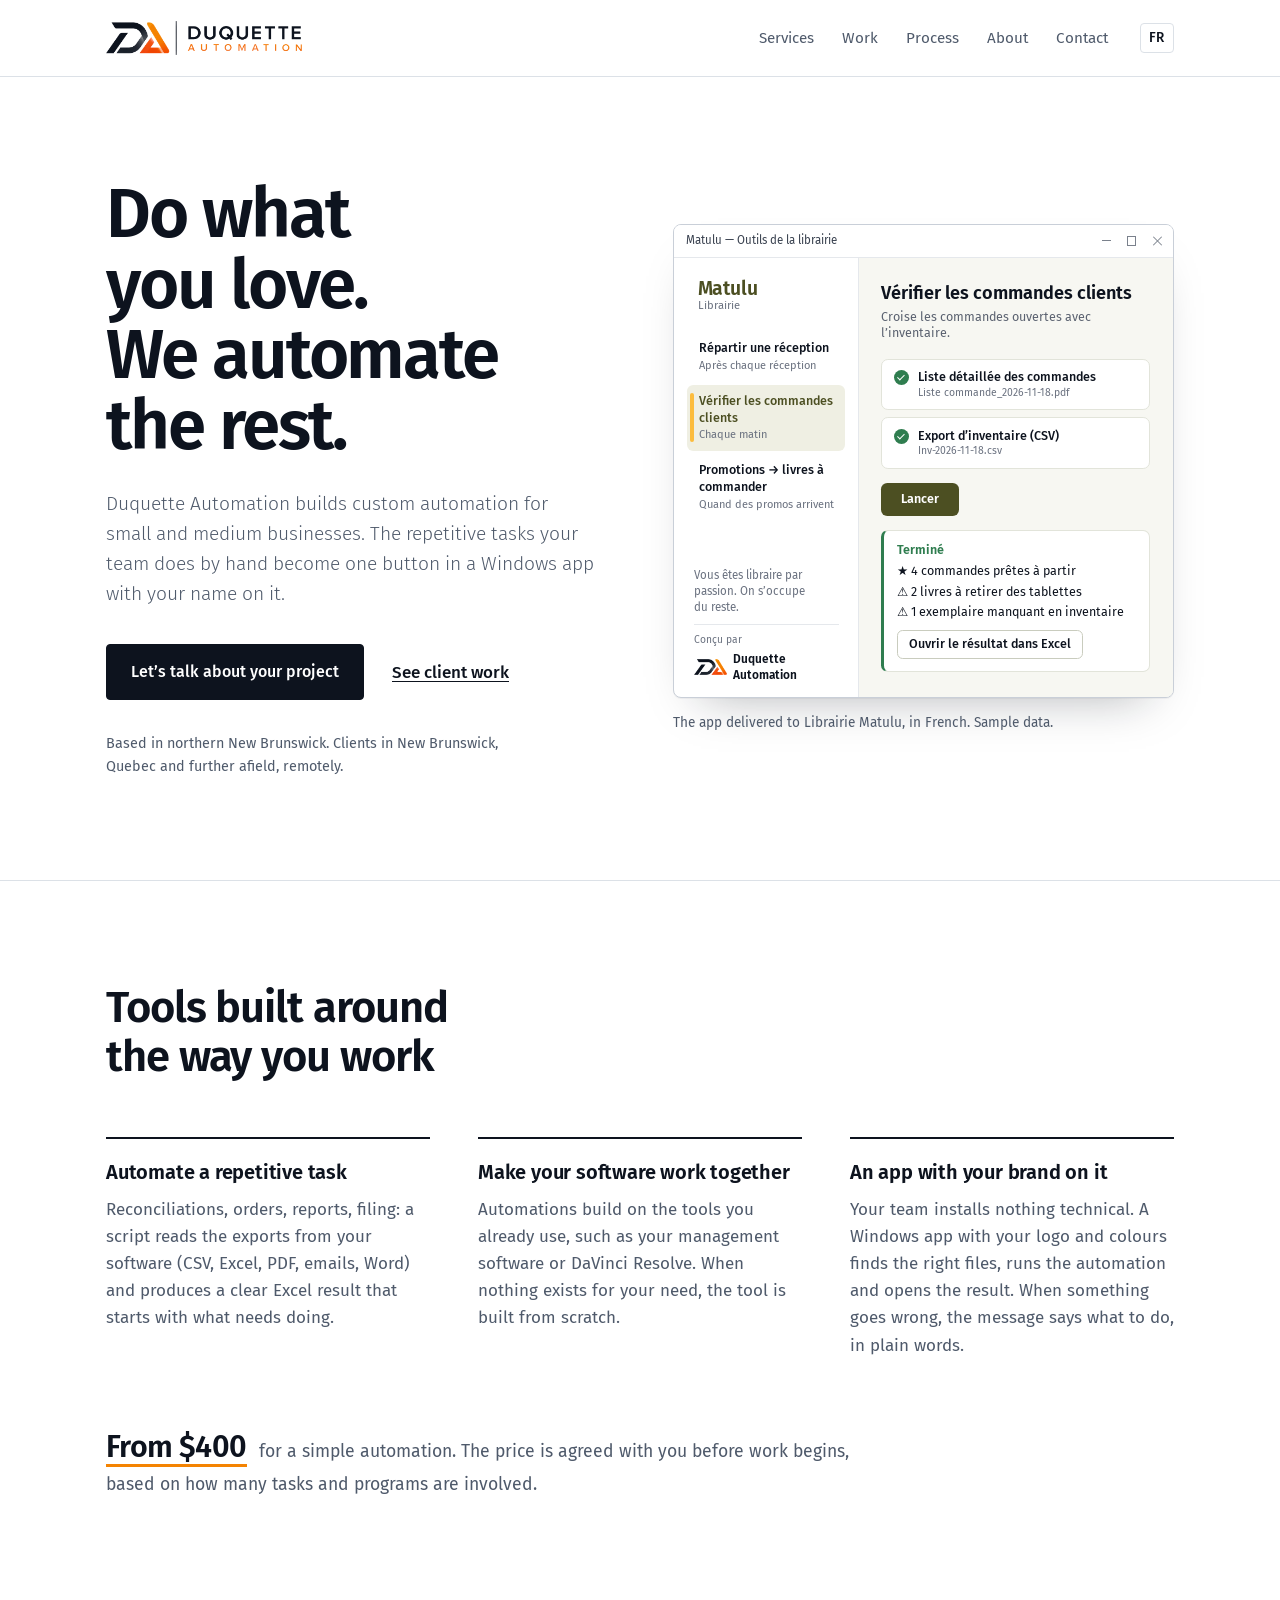
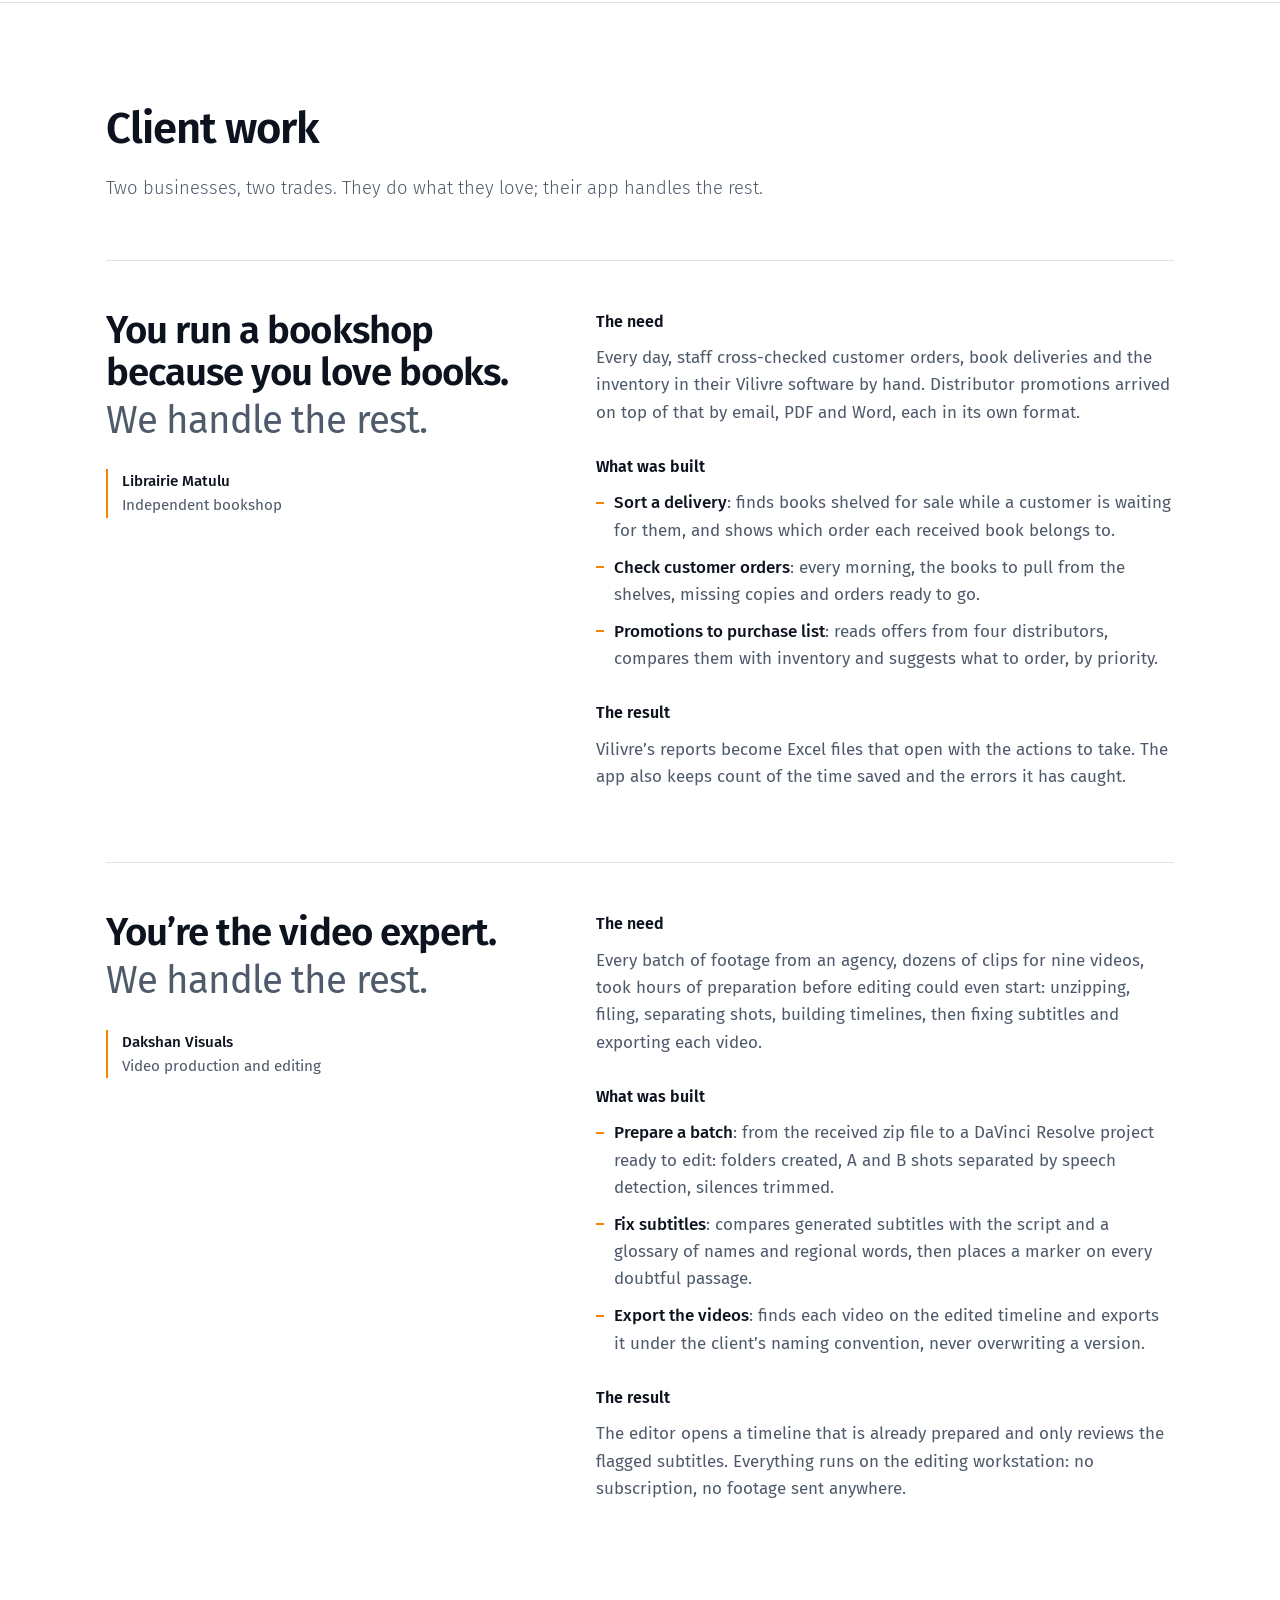
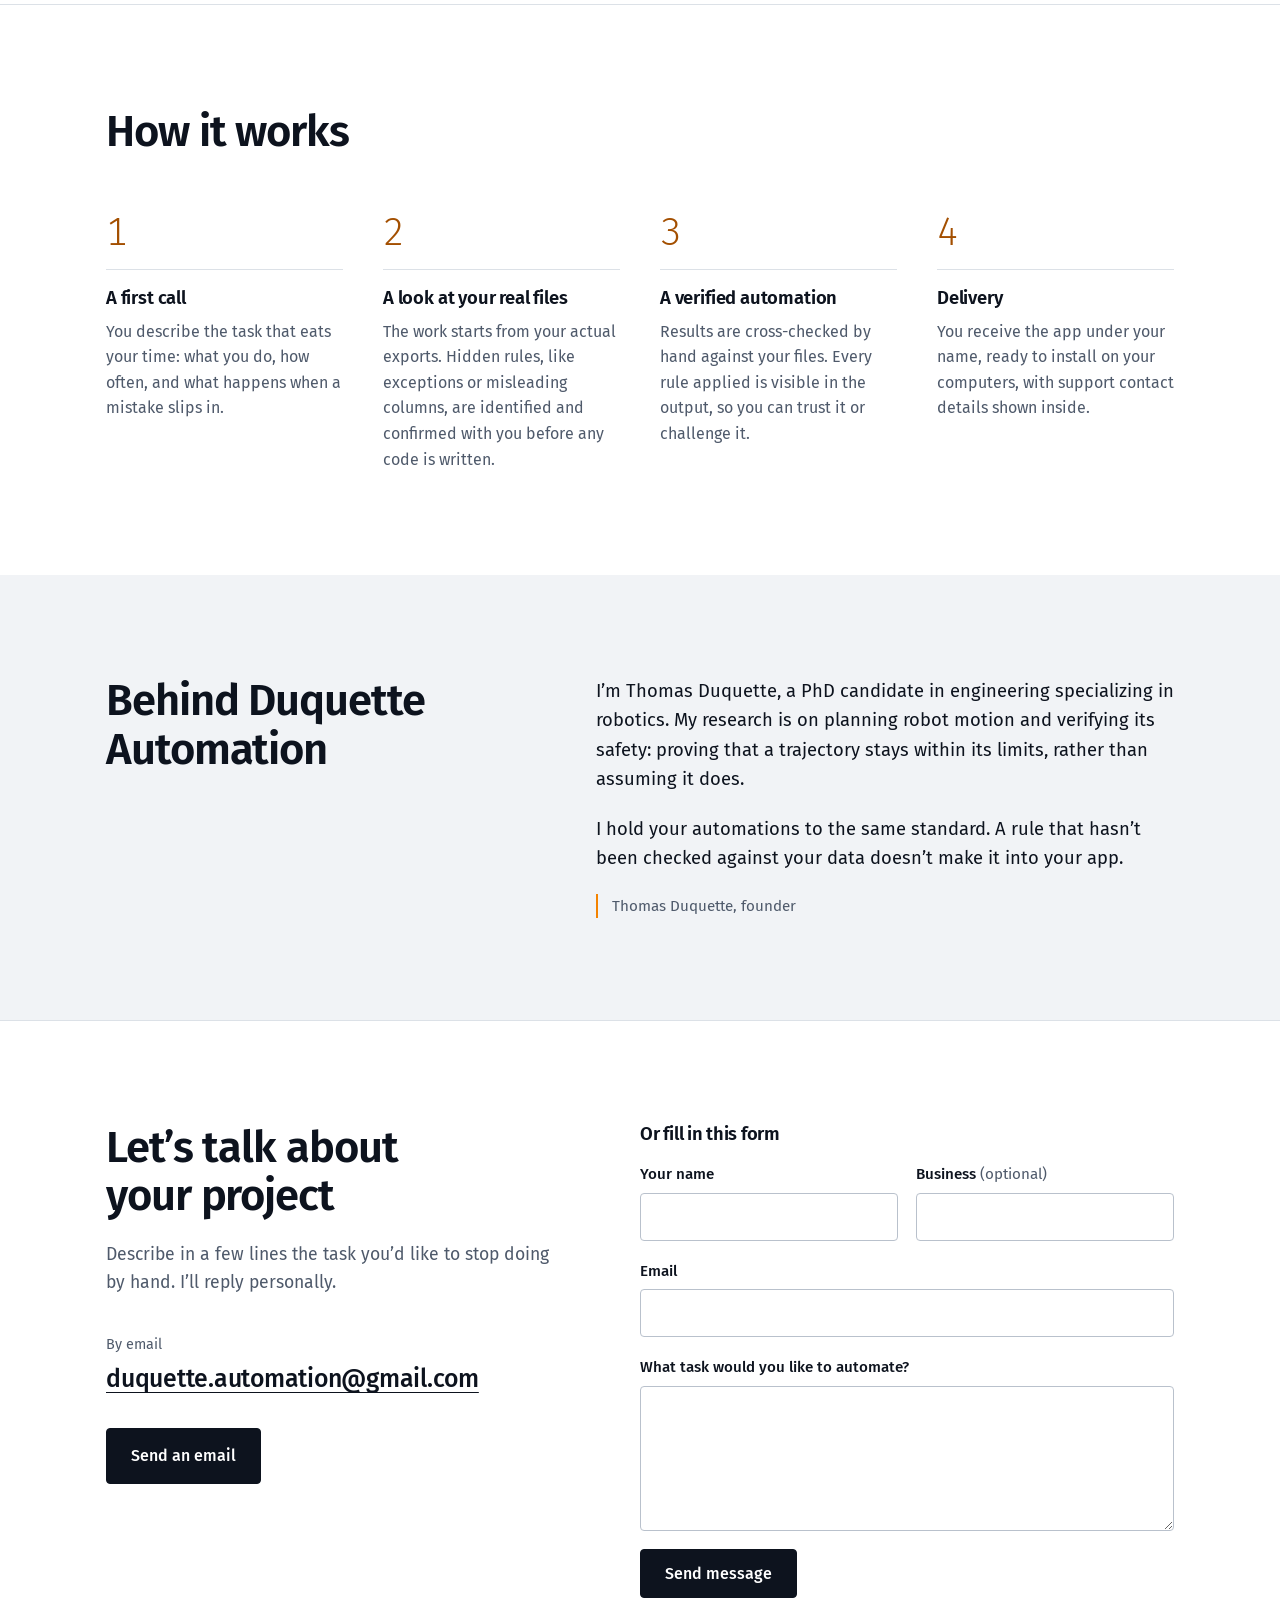
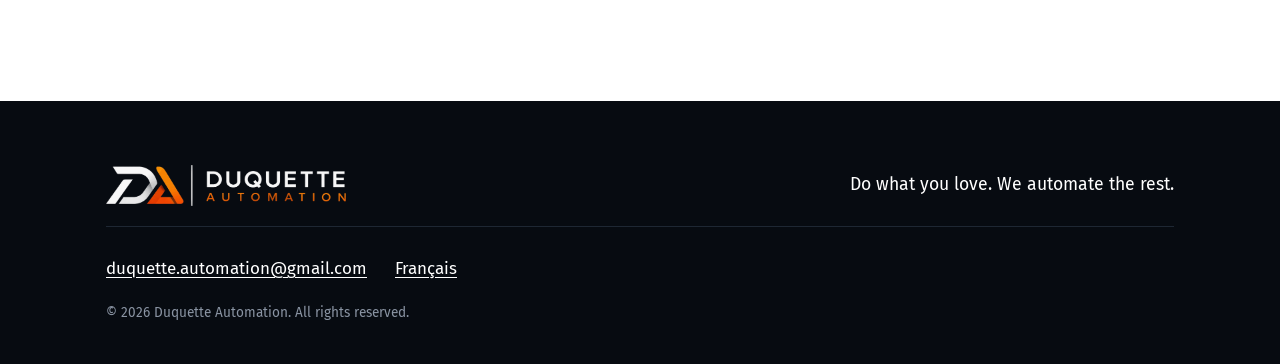
==== en/index.html @ 722d42ad "Initial commit" ====
<!DOCTYPE html>
<html lang="en-CA">
<head>
<meta charset="utf-8">
<meta name="viewport" content="width=device-width, initial-scale=1">
<title>Duquette Automation — Custom automation for small businesses</title>
<meta name="description" content="Custom automation for small and medium businesses: the repetitive tasks your team does by hand become one button in a Windows app with your name on it. Northern New Brunswick and Quebec.">

<link rel="canonical" href="https://duquette-automation.github.io/Duquette-Automation-Website/en/">
<link rel="alternate" hreflang="fr-CA" href="https://duquette-automation.github.io/Duquette-Automation-Website/">
<link rel="alternate" hreflang="en-CA" href="https://duquette-automation.github.io/Duquette-Automation-Website/en/">
<link rel="alternate" hreflang="x-default" href="https://duquette-automation.github.io/Duquette-Automation-Website/">
<meta property="og:type" content="website">
<meta property="og:site_name" content="Duquette Automation">
<meta property="og:title" content="Duquette Automation — Custom automation for small businesses">
<meta property="og:description" content="Custom automation for small and medium businesses: the repetitive tasks your team does by hand become one button in a Windows app with your name on it. Northern New Brunswick and Quebec.">
<meta property="og:url" content="https://duquette-automation.github.io/Duquette-Automation-Website/en/">
<meta property="og:image" content="https://duquette-automation.github.io/Duquette-Automation-Website/assets/img/icon-512.png">
<meta property="og:locale" content="en_CA">
<meta name="theme-color" content="#FFFFFF">
<link rel="icon" href="../favicon.ico" sizes="any">
<link rel="apple-touch-icon" href="../assets/img/apple-touch-icon.png">
<link rel="preload" href="../assets/fonts/fira-sans-semibold.woff" as="font" type="font/woff" crossorigin>
<link rel="preload" href="../assets/fonts/fira-sans-regular.woff" as="font" type="font/woff" crossorigin>
<link rel="stylesheet" href="../assets/css/site.css">
<script type="application/ld+json">{"@context": "https://schema.org", "@type": "ProfessionalService", "name": "Duquette Automation", "url": "https://duquette-automation.github.io/Duquette-Automation-Website/", "email": "duquette.automation@gmail.com", "slogan": "Do what you love. We automate the rest.", "description": "Custom automation for small and medium businesses: the repetitive tasks your team does by hand become one button in a Windows app with your name on it. Northern New Brunswick and Quebec.", "areaServed": ["Nouveau-Brunswick", "Québec", "Canada"], "logo": "https://duquette-automation.github.io/Duquette-Automation-Website/assets/img/icon-512.png", "founder": {"@type": "Person", "name": "Thomas Duquette"}}</script>
</head>
<body>
<a class="evitement" href="#contenu">Skip to content</a>
<header class="entete">
  <div class="cadre entete-cadre">
    <a class="marque" href="./"><img src="../assets/img/logo.png" width="720" height="123" alt="Duquette Automation"></a>
    <nav class="nav" aria-label="Navigation principale">
      <ul><li><a href="#services">Services</a></li><li><a href="#realisations">Work</a></li><li><a href="#demarche">Process</a></li><li><a href="#a-propos">About</a></li><li><a href="#contact">Contact</a></li></ul>
    </nav>
    <a class="langue" href=".././" hreflang="fr" lang="fr" title="Français">FR</a>
    <details class="menu-mobile">
      <summary>Menu</summary>
      <ul><li><a href="#services">Services</a></li><li><a href="#realisations">Work</a></li><li><a href="#demarche">Process</a></li><li><a href="#a-propos">About</a></li><li><a href="#contact">Contact</a></li></ul>
    </details>
  </div>
</header>
<main id="contenu">
<section class="hero">
  <div class="cadre hero-grille">
    <div class="hero-texte">
      <h1><span>Do what you love.</span><span>We automate the rest.</span></h1>
      <p class="hero-intro">Duquette Automation builds custom automation for small and medium businesses. The repetitive tasks your team does by hand become one button in a Windows app with your name on it.</p>
      <div class="actions">
        <a class="bouton" href="#contact">Let’s talk about your project</a>
        <a class="lien-texte" href="#realisations">See client work</a>
      </div>
      <p class="region">Based in northern New Brunswick. Clients in New Brunswick, Quebec and further afield, remotely.</p>
    </div>
    <figure class="apercu">
  <div class="fenetre" aria-hidden="true">
    <div class="fenetre-barre"><span>Matulu — Outils de la librairie</span><span class="fenetre-boutons"><i></i><i></i><i></i></span></div>
    <div class="fenetre-corps">
      <div class="app-cote">
        <div class="app-marque">Matulu<small>Librairie</small></div>
        <div class="app-outil">Répartir une réception<small>Après chaque réception</small></div>
        <div class="app-outil actif">Vérifier les commandes clients<small>Chaque matin</small></div>
        <div class="app-outil">Promotions → livres à commander<small>Quand des promos arrivent</small></div>
        <div class="app-signature">
          <p>Vous êtes libraire par passion. On s’occupe du reste.</p>
          <span class="app-concu">Conçu par</span>
          <span class="app-concepteur"><img src="../assets/img/monogramme.png" alt="" width="120" height="58">Duquette Automation</span>
        </div>
      </div>
      <div class="app-page">
        <div class="app-titre">Vérifier les commandes clients</div>
        <div class="app-texte">Croise les commandes ouvertes avec l’inventaire.</div>
        <div class="app-fichier"><b></b><span>Liste détaillée des commandes<small>Liste commande_2026-11-18.pdf</small></span></div>
        <div class="app-fichier"><b></b><span>Export d’inventaire (CSV)<small>Inv-2026-11-18.csv</small></span></div>
        <div class="app-lancer">Lancer</div>
        <div class="app-resultat">
          <div class="app-resultat-titre">Terminé</div>
          <div>★ 4 commandes prêtes à partir</div>
          <div>⚠ 2 livres à retirer des tablettes</div>
          <div>⚠ 1 exemplaire manquant en inventaire</div>
          <div class="app-excel">Ouvrir le résultat dans Excel</div>
        </div>
      </div>
    </div>
  </div>
  <figcaption>The app delivered to Librairie Matulu, in French. Sample data.</figcaption>
</figure>
  </div>
</section>
<section class="section" id="services" aria-labelledby="t-services">
  <div class="cadre">
    <h2 id="t-services">Tools built around the way you work</h2>
    <ul class="services"><li><h3>Automate a repetitive task</h3><p>Reconciliations, orders, reports, filing: a script reads the exports from your software (CSV, Excel, PDF, emails, Word) and produces a clear Excel result that starts with what needs doing.</p></li><li><h3>Make your software work together</h3><p>Automations build on the tools you already use, such as your management software or DaVinci Resolve. When nothing exists for your need, the tool is built from scratch.</p></li><li><h3>An app with your brand on it</h3><p>Your team installs nothing technical. A Windows app with your logo and colours finds the right files, runs the automation and opens the result. When something goes wrong, the message says what to do, in plain words.</p></li></ul>
    <p class="prix"><strong>From $400</strong> for a simple automation. The price is agreed with you before work begins, based on how many tasks and programs are involved.</p>
  </div>
</section>
<section class="section" id="realisations" aria-labelledby="t-realisations">
  <div class="cadre">
    <h2 id="t-realisations">Client work</h2>
    <p class="intro">Two businesses, two trades. They do what they love; their app handles the rest.</p>
    <article class="cas" id="cas-matulu">
      <div class="cas-tete">
        <h3><span>You run a bookshop because you love books.</span><span>We handle the rest.</span></h3>
        <p class="cas-client"><strong>Librairie Matulu</strong><br>Independent bookshop</p>
      </div>
      <dl class="cas-detail">
        <dt>The need</dt><dd>Every day, staff cross-checked customer orders, book deliveries and the inventory in their Vilivre software by hand. Distributor promotions arrived on top of that by email, PDF and Word, each in its own format.</dd>
        <dt>What was built</dt><dd><ul><li><strong>Sort a delivery</strong>: finds books shelved for sale while a customer is waiting for them, and shows which order each received book belongs to.</li><li><strong>Check customer orders</strong>: every morning, the books to pull from the shelves, missing copies and orders ready to go.</li><li><strong>Promotions to purchase list</strong>: reads offers from four distributors, compares them with inventory and suggests what to order, by priority.</li></ul></dd>
        <dt>The result</dt><dd>Vilivre’s reports become Excel files that open with the actions to take. The app also keeps count of the time saved and the errors it has caught.</dd>
      </dl>
    </article><article class="cas" id="cas-dakshan">
      <div class="cas-tete">
        <h3><span>You’re the video expert.</span><span>We handle the rest.</span></h3>
        <p class="cas-client"><strong>Dakshan Visuals</strong><br>Video production and editing</p>
      </div>
      <dl class="cas-detail">
        <dt>The need</dt><dd>Every batch of footage from an agency, dozens of clips for nine videos, took hours of preparation before editing could even start: unzipping, filing, separating shots, building timelines, then fixing subtitles and exporting each video.</dd>
        <dt>What was built</dt><dd><ul><li><strong>Prepare a batch</strong>: from the received zip file to a DaVinci Resolve project ready to edit: folders created, A and B shots separated by speech detection, silences trimmed.</li><li><strong>Fix subtitles</strong>: compares generated subtitles with the script and a glossary of names and regional words, then places a marker on every doubtful passage.</li><li><strong>Export the videos</strong>: finds each video on the edited timeline and exports it under the client’s naming convention, never overwriting a version.</li></ul></dd>
        <dt>The result</dt><dd>The editor opens a timeline that is already prepared and only reviews the flagged subtitles. Everything runs on the editing workstation: no subscription, no footage sent anywhere.</dd>
      </dl>
    </article>
  </div>
</section>
<section class="section" id="demarche" aria-labelledby="t-demarche">
  <div class="cadre">
    <h2 id="t-demarche">How it works</h2>
    <ol class="etapes"><li><h3>A first call</h3><p>You describe the task that eats your time: what you do, how often, and what happens when a mistake slips in.</p></li><li><h3>A look at your real files</h3><p>The work starts from your actual exports. Hidden rules, like exceptions or misleading columns, are identified and confirmed with you before any code is written.</p></li><li><h3>A verified automation</h3><p>Results are cross-checked by hand against your files. Every rule applied is visible in the output, so you can trust it or challenge it.</p></li><li><h3>Delivery</h3><p>You receive the app under your name, ready to install on your computers, with support contact details shown inside.</p></li></ol>
  </div>
</section>
<section class="section apropos" id="a-propos" aria-labelledby="t-apropos">
  <div class="cadre apropos-grille">
    <h2 id="t-apropos">Behind Duquette Automation</h2>
    <div class="apropos-texte"><p>I’m Thomas Duquette, a PhD candidate in engineering specializing in robotics. My research is on planning robot motion and verifying its safety: proving that a trajectory stays within its limits, rather than assuming it does.</p><p>I hold your automations to the same standard. A rule that hasn’t been checked against your data doesn’t make it into your app.</p><p class="signature">Thomas Duquette, founder</p></div>
  </div>
</section>

<section class="section contact" id="contact" aria-labelledby="t-contact">
  <div class="cadre contact-grille">
    <div class="contact-texte">
      <h2 id="t-contact">Let’s talk about your project</h2>
      <p>Describe in a few lines the task you’d like to stop doing by hand. I’ll reply personally.</p>
      <p class="contact-courriel"><span>By email</span><a href="mailto:duquette.automation@gmail.com?subject=Automation%20project">duquette.automation@gmail.com</a></p>
      <a class="bouton" href="mailto:duquette.automation@gmail.com?subject=Automation%20project">Send an email</a>
    </div>
    <div class="contact-options"><form class="formulaire" action="https://formsubmit.co/duquette.automation@gmail.com" data-ajax="https://formsubmit.co/ajax/duquette.automation@gmail.com" method="POST"
          data-envoi="Sending…" data-succes="Message sent. You’ll get a reply by email." data-erreur="The message couldn’t be sent. Please write directly to duquette.automation@gmail.com.">
      <h3>Or fill in this form</h3>
      <div class="champs-duo">
        <label><span>Your name</span><input name="nom" autocomplete="name" required></label>
        <label><span>Business <span class="facultatif">(optional)</span></span><input name="entreprise" autocomplete="organization"></label>
      </div>
      <label><span>Email</span><input type="email" name="email" autocomplete="email" required></label>
      <label><span>What task would you like to automate?</span><textarea name="message" rows="5" required></textarea></label>
      <input type="text" name="_gotcha" tabindex="-1" autocomplete="off" class="piege" aria-hidden="true">
      <input type="text" name="_honey" tabindex="-1" autocomplete="off" class="piege" aria-hidden="true">
      <input type="hidden" name="_template" value="table">
      <input type="hidden" name="_subject" value="Automation project">
      <button class="bouton" type="submit">Send message</button>
      <p class="formulaire-etat" role="status" aria-live="polite"></p>
    </form></div>
  </div>
</section>
</main>
<footer class="pied">
  <div class="cadre pied-grille">
    <img src="../assets/img/logo-blanc.png" width="720" height="123" alt="Duquette Automation">
    <p class="pied-slogan">Do what you love. We automate the rest.</p>
    <p class="pied-liens"><a href="mailto:duquette.automation@gmail.com">duquette.automation@gmail.com</a>
      <a href=".././" hreflang="fr" lang="fr">Français</a></p>
    <p class="pied-droits">© 2026 Duquette Automation. All rights reserved.</p>
  </div>
</footer>
<script src="../assets/js/site.js" defer></script>
</body>
</html>
---- assets/css/site.css ----
/* Duquette Automation — feuille de style du site
   Couleurs tirées du logo. Une seule famille : Fira Sans (SIL OFL, voir assets/fonts/OFL.txt). */

@font-face { font-family: "Fira Sans"; font-weight: 300; font-style: normal; font-display: swap;
  src: url("../fonts/fira-sans-light.woff") format("woff"); }
@font-face { font-family: "Fira Sans"; font-weight: 400; font-style: normal; font-display: swap;
  src: url("../fonts/fira-sans-regular.woff") format("woff"); }
@font-face { font-family: "Fira Sans"; font-weight: 500; font-style: normal; font-display: swap;
  src: url("../fonts/fira-sans-medium.woff") format("woff"); }
@font-face { font-family: "Fira Sans"; font-weight: 600; font-style: normal; font-display: swap;
  src: url("../fonts/fira-sans-semibold.woff") format("woff"); }

:root {
  --encre: #0D131E;        /* lettrage du logo */
  --ardoise: #4F5A6B;      /* texte secondaire */
  --trait: #DCE1E7;
  --brume: #F1F3F6;        /* fonds de section */
  --orange: #F48301;       /* orange du logo : marques et filets seulement */
  --braise: #F04401;
  --orange-texte: #A34F00; /* orange lisible sur blanc (contraste 5,6:1) */
  --nuit: #070B11;         /* fond du logo original */
  --largeur: 1180px;
  --gouttiere: clamp(20px, 5vw, 56px);
  --rythme: clamp(64px, 8vw, 104px);
}

*, *::before, *::after { box-sizing: border-box; }
html { -webkit-text-size-adjust: 100%; scroll-behavior: smooth; scroll-padding-top: 24px; }
@media (prefers-reduced-motion: reduce) { html { scroll-behavior: auto; } }
body { margin: 0; font-family: "Fira Sans", "Segoe UI", system-ui, sans-serif; font-weight: 400; font-size: 1.0625rem;
       line-height: 1.6; color: var(--encre); background: #fff; font-feature-settings: "kern", "lnum";
       -webkit-font-smoothing: antialiased; text-rendering: optimizeLegibility; }
img { max-width: 100%; height: auto; display: block; }
h1, h2, h3 { margin: 0; font-weight: 600; line-height: 1.12; letter-spacing: -0.015em; text-wrap: balance; }
p { margin: 0; text-wrap: pretty; }
a { color: inherit; text-decoration-thickness: 1px; text-underline-offset: 0.2em; }
a:hover { text-decoration-color: var(--orange); }
:focus-visible { outline: 2px solid var(--orange); outline-offset: 3px; border-radius: 2px; }
ul, ol { margin: 0; padding: 0; list-style: none; }

.cadre { max-width: var(--largeur); margin: 0 auto; padding: 0 var(--gouttiere); }
.evitement { position: absolute; left: -9999px; top: 8px; background: var(--encre); color: #fff; padding: 8px 14px; z-index: 10; }
.evitement:focus { left: 8px; }

/* ---------- En-tête ---------- */
.entete { border-bottom: 1px solid var(--trait); }
.entete-cadre { display: flex; align-items: center; gap: 32px; min-height: 76px; }
.marque img { width: 196px; }
.nav { margin-left: auto; }
.nav ul { display: flex; gap: 28px; }
.nav a, .menu-mobile a { text-decoration: none; font-size: 0.95rem; color: var(--ardoise); }
.nav a:hover, .menu-mobile a:hover { color: var(--encre); }
.langue { font-size: 0.85rem; font-weight: 500; text-decoration: none; letter-spacing: 0.04em; color: var(--encre);
          border: 1px solid var(--trait); border-radius: 4px; padding: 3px 8px; }
.langue:hover { border-color: var(--encre); }
.menu-mobile { display: none; position: relative; }
.menu-mobile summary { cursor: pointer; list-style: none; font-size: 0.95rem; padding: 6px 0; }
.menu-mobile summary::-webkit-details-marker { display: none; }
.menu-mobile ul { position: absolute; right: 0; top: calc(100% + 10px); background: #fff; border: 1px solid var(--trait);
                  padding: 8px 0; min-width: 180px; z-index: 5; }
.menu-mobile li a { display: block; padding: 10px 18px; }
@media (max-width: 860px) {
  .nav { display: none; }
  .langue { margin-left: auto; }
  .menu-mobile { display: block; }
  .marque img { width: 160px; }
}

/* ---------- Héros ---------- */
.hero { padding: clamp(56px, 8vw, 104px) 0 var(--rythme); }
.hero-grille { display: grid; grid-template-columns: minmax(0, 1fr) minmax(0, 1.02fr); gap: clamp(40px, 6vw, 88px); align-items: center; }
.hero h1 { font-size: clamp(2.6rem, 5.4vw, 4.6rem); line-height: 1.02; letter-spacing: -0.03em; }
.hero h1 span { display: block; }
.hero-intro { margin-top: 28px; font-size: clamp(1.1rem, 1.5vw, 1.25rem); font-weight: 300; line-height: 1.55; color: var(--ardoise); max-width: 34em; }
.actions { display: flex; flex-wrap: wrap; align-items: center; gap: 14px 28px; margin-top: 36px; }
.region { margin-top: 32px; font-size: 0.9rem; color: var(--ardoise); max-width: 30em; }

.bouton { display: inline-block; background: var(--encre); color: #fff; text-decoration: none; font-weight: 500; font-size: 1rem;
          padding: 14px 24px; border-radius: 4px; border: 1px solid var(--encre); cursor: pointer; font-family: inherit; }
.bouton:hover { background: #1F2836; }
.bouton-clair { background: #fff; color: var(--encre); }
.bouton-clair:hover { background: var(--brume); }
.lien-texte { font-weight: 500; text-decoration: underline; }

/* Aperçu de l'application (reproduction de l'interface livrée ; couleurs de Matulu) */
.apercu { margin: 0; }
.apercu figcaption { margin-top: 14px; font-size: 0.85rem; color: var(--ardoise); }
.fenetre { --m-prim: #6C7034; --m-nuit: #4C4F22; --m-accent: #FCBC3D; --m-fond: #F7F7F2;
           font-size: clamp(9px, 1.05vw, 12.5px); line-height: 1.35; border: 1px solid #C9CFD8; border-radius: 8px; overflow: hidden;
           background: #fff; box-shadow: 0 1px 0 rgba(13, 19, 30, .04), 0 24px 48px -28px rgba(13, 19, 30, .35); user-select: none; }
.fenetre-barre { display: flex; justify-content: space-between; align-items: center; padding: 0.7em 1em; font-size: 0.92em;
                 color: #3A4250; background: #fff; border-bottom: 1px solid #E5E8EC; }
.fenetre-boutons { display: flex; gap: 1.4em; }
.fenetre-boutons i { width: 0.8em; height: 0.8em; border: 1px solid #7A818C; display: block; }
.fenetre-boutons i:first-child { height: 0; border-width: 1px 0 0; align-self: center; }
.fenetre-boutons i:last-child { border: 0; position: relative; }
.fenetre-boutons i:last-child::before, .fenetre-boutons i:last-child::after { content: ""; position: absolute; left: 50%; top: -15%;
  height: 130%; border-left: 1px solid #7A818C; transform: rotate(45deg); }
.fenetre-boutons i:last-child::after { transform: rotate(-45deg); }
.fenetre-corps { display: grid; grid-template-columns: 37% 1fr; min-height: 32em; }
.app-cote { border-right: 1px solid #E5E8EC; padding: 1.6em 1em 1.1em; display: flex; flex-direction: column; gap: 0.25em; }
.app-marque { font-size: 1.55em; font-weight: 600; color: var(--m-nuit); line-height: 1.1; padding: 0 0.55em 0.9em; letter-spacing: -0.01em; }
.app-marque small, .app-outil small { display: block; font-size: 0.58em; font-weight: 400; color: #6B7280; letter-spacing: 0; }
.app-outil { position: relative; padding: 0.65em 0.8em 0.65em 1em; border-radius: 0.5em; font-weight: 500; }
.app-outil small { font-size: 0.88em; margin-top: 0.15em; }
.app-outil.actif { background: #EFEFE3; color: var(--m-nuit); }
.app-outil.actif::before { content: ""; position: absolute; left: 0.25em; top: 0.7em; bottom: 0.7em; width: 0.28em; border-radius: 2px; background: var(--m-accent); }
.app-signature { margin-top: auto; padding: 0 0.55em; color: #6B7280; }
.app-signature p { font-size: 0.92em; line-height: 1.4; padding-bottom: 0.8em; }
.app-concu { display: block; font-size: 0.82em; border-top: 1px solid #E5E8EC; padding-top: 0.8em; }
.app-concepteur { display: flex; align-items: center; gap: 0.5em; font-weight: 600; color: var(--encre); margin-top: 0.3em; font-size: 0.95em; }
.app-concepteur img { height: 1.35em; width: auto; }
.app-page { background: var(--m-fond); padding: 2em 1.8em; }
.app-titre { font-size: 1.45em; font-weight: 600; line-height: 1.15; }
.app-texte { color: #5B6270; margin: 0.4em 0 1.3em; }
.app-fichier { display: flex; gap: 0.75em; align-items: flex-start; background: #fff; border: 1px solid #E2E4DA; border-radius: 0.55em; padding: 0.75em 0.9em; margin-bottom: 0.55em; font-weight: 500; }
.app-fichier small { display: block; font-weight: 400; color: #6B7280; }
.app-fichier b { flex: none; width: 1.2em; height: 1.2em; margin-top: 0.1em; border-radius: 50%; background: #2F7D4F; position: relative; }
.app-fichier b::after { content: ""; position: absolute; left: 0.4em; top: 0.22em; width: 0.3em; height: 0.55em; border: solid #fff; border-width: 0 0.13em 0.13em 0; transform: rotate(45deg); }
.app-lancer { display: inline-block; margin: 0.6em 0 1.1em; background: var(--m-nuit); color: #fff; font-weight: 600; padding: 0.65em 1.6em; border-radius: 0.5em; }
.app-resultat { background: #fff; border: 1px solid #E2E4DA; border-left: 0.3em solid #2F7D4F; border-radius: 0.55em; padding: 0.9em 1em; display: grid; gap: 0.3em; }
.app-resultat-titre { font-weight: 600; color: #2F7D4F; }
.app-excel { margin-top: 0.45em; justify-self: start; border: 1px solid #C9CCBE; border-radius: 0.45em; padding: 0.4em 0.9em; font-weight: 500; }

@media (max-width: 960px) {
  .hero-grille { grid-template-columns: 1fr; }
  .fenetre { font-size: clamp(8px, 2.1vw, 12.5px); }
}

/* ---------- Sections ---------- */
.section { padding: var(--rythme) 0; border-top: 1px solid var(--trait); }
.section h2 { font-size: clamp(1.9rem, 3.4vw, 2.75rem); letter-spacing: -0.025em; max-width: 22ch; }
.intro { margin-top: 20px; font-size: 1.15rem; font-weight: 300; color: var(--ardoise); max-width: 38em; }

.services { display: grid; grid-template-columns: repeat(3, minmax(0, 1fr)); gap: 48px; margin-top: 56px; }
.services li { border-top: 2px solid var(--encre); padding-top: 22px; }
.services h3 { font-size: 1.25rem; letter-spacing: -0.01em; }
.services p { margin-top: 12px; color: var(--ardoise); }
.prix { margin-top: 64px; max-width: 44em; font-size: 1.1rem; color: var(--ardoise); }
.prix strong { color: var(--encre); font-weight: 600; font-size: clamp(1.5rem, 2.4vw, 1.9rem); letter-spacing: -0.02em; margin-right: 0.25em;
               background-image: linear-gradient(var(--orange), var(--orange)); background-size: 100% 3px; background-position: 0 100%;
               background-repeat: no-repeat; padding-bottom: 2px; }
@media (max-width: 860px) { .services { grid-template-columns: 1fr; gap: 36px; } }

/* Réalisations : chaque cas s'ouvre sur la phrase adaptée au client */
.cas { display: grid; grid-template-columns: minmax(0, 5fr) minmax(0, 7fr); gap: clamp(32px, 6vw, 88px); margin-top: 72px; padding-top: 48px; border-top: 1px solid var(--trait); }
.cas:first-of-type { margin-top: 56px; }
.cas-tete { align-self: start; position: sticky; top: 32px; }
.cas-tete h3 { font-size: clamp(1.7rem, 3vw, 2.4rem); line-height: 1.1; letter-spacing: -0.025em; }
.cas-tete h3 span { display: block; }
.cas-tete h3 span + span { color: var(--ardoise); font-weight: 400; margin-top: 0.15em; }
.cas-client { margin-top: 28px; font-size: 0.95rem; color: var(--ardoise); padding-left: 14px; border-left: 2px solid var(--orange); }
.cas-client strong { color: var(--encre); font-weight: 500; }
.cas-detail { margin: 0; display: grid; gap: 10px 0; }
.cas-detail dt { font-weight: 600; font-size: 1rem; margin-top: 18px; }
.cas-detail dt:first-child { margin-top: 0; }
.cas-detail dd { margin: 0; color: var(--ardoise); max-width: 40em; }
.cas-detail dd ul { display: grid; gap: 10px; }
.cas-detail dd li { padding-left: 18px; position: relative; }
.cas-detail dd li::before { content: ""; position: absolute; left: 0; top: 0.72em; width: 8px; height: 2px; background: var(--orange); }
.cas-detail dd li strong { color: var(--encre); font-weight: 500; }
@media (max-width: 860px) { .cas { grid-template-columns: 1fr; } .cas-tete { position: static; } }

/* Démarche : vraie séquence, d'où la numérotation */
.etapes { display: grid; grid-template-columns: repeat(4, minmax(0, 1fr)); gap: 40px; margin-top: 56px; counter-reset: etape; }
.etapes li { counter-increment: etape; }
.etapes li::before { content: counter(etape); display: block; font-size: 2.4rem; font-weight: 300; line-height: 1; color: var(--orange-texte);
                     font-feature-settings: "lnum", "tnum"; padding-bottom: 18px; margin-bottom: 18px; border-bottom: 1px solid var(--trait); }
.etapes h3 { font-size: 1.15rem; letter-spacing: -0.01em; }
.etapes p { margin-top: 10px; color: var(--ardoise); font-size: 1rem; }
@media (max-width: 960px) { .etapes { grid-template-columns: repeat(2, minmax(0, 1fr)); } }
@media (max-width: 560px) { .etapes { grid-template-columns: 1fr; } }

/* À propos */
.apropos { background: var(--brume); border-top: 0; }
.apropos-grille { display: grid; grid-template-columns: minmax(0, 5fr) minmax(0, 7fr); gap: clamp(32px, 6vw, 88px); }
.apropos-texte { display: grid; gap: 20px; font-size: 1.15rem; max-width: 36em; }
.apropos-texte p:first-child { font-weight: 400; }
.signature { font-size: 0.95rem; color: var(--ardoise); padding-left: 14px; border-left: 2px solid var(--orange); }
@media (max-width: 860px) { .apropos-grille { grid-template-columns: 1fr; } }

/* Témoignages (affichés seulement s'il y en a) */
.temoignages { display: grid; grid-template-columns: repeat(auto-fit, minmax(300px, 1fr)); gap: 48px; margin-top: 48px; }
.temoignage { margin: 0; }
.temoignage blockquote { margin: 0; font-size: 1.25rem; line-height: 1.5; font-weight: 300; }
.temoignage figcaption { margin-top: 18px; font-size: 0.95rem; color: var(--ardoise); }
.temoignage figcaption strong { color: var(--encre); font-weight: 500; }

/* Contact */
.contact-grille { display: grid; grid-template-columns: minmax(0, 5fr) minmax(0, 6fr); gap: clamp(40px, 7vw, 104px); align-items: start; }
.contact-seul { grid-template-columns: minmax(0, 1fr); }
.contact-texte p { margin-top: 20px; color: var(--ardoise); max-width: 32em; font-size: 1.1rem; }
.contact-courriel { display: grid; gap: 4px; margin-top: 36px !important; }
.contact-courriel span { font-size: 0.9rem; }
.contact-courriel a { color: var(--encre); font-size: clamp(1.2rem, 2.2vw, 1.55rem); font-weight: 500; letter-spacing: -0.01em; word-break: break-word; }
.contact-texte .bouton { margin-top: 28px; }
.contact-options { display: grid; gap: 40px; }
.formulaire { display: grid; gap: 18px; }
.formulaire h3 { font-size: 1.15rem; }
.formulaire label { display: grid; gap: 6px; align-content: start; font-size: 0.95rem; font-weight: 500; }
.facultatif { font-weight: 400; color: var(--ardoise); }
.champs-duo { display: grid; grid-template-columns: 1fr 1fr; gap: 18px; align-items: end; }
.formulaire input, .formulaire textarea { font: inherit; font-weight: 400; color: var(--encre); border: 1px solid #B9C1CC; border-radius: 4px;
  padding: 11px 12px; background: #fff; width: 100%; }
.formulaire input:focus, .formulaire textarea:focus { outline: 2px solid var(--orange); outline-offset: 0; border-color: var(--encre); }
.formulaire .bouton { justify-self: start; }
.formulaire-etat:empty { display: none; }
.piege { position: absolute; left: -9999px; }
.contact-rdv p { color: var(--ardoise); margin-bottom: 14px; }
@media (max-width: 860px) { .contact-grille { grid-template-columns: 1fr; } }
@media (max-width: 520px) { .champs-duo { grid-template-columns: 1fr; } }

/* ---------- Pied de page ---------- */
.pied { background: var(--nuit); color: #C3CAD4; padding: 64px 0 40px; }
.pied-grille { display: grid; grid-template-columns: auto 1fr; gap: 20px 48px; align-items: center; }
.pied img { width: 240px; }
.pied-slogan { color: #fff; font-size: 1.1rem; justify-self: end; }
.pied-liens { display: flex; flex-wrap: wrap; gap: 8px 28px; grid-column: 1 / -1; padding-top: 28px; border-top: 1px solid #1E2733; }
.pied a { color: #fff; }
.pied-droits { grid-column: 1 / -1; font-size: 0.85rem; color: #8A94A3; }
@media (max-width: 700px) { .pied-grille { grid-template-columns: 1fr; } .pied-slogan { justify-self: start; } }

/* ---------- 404 ---------- */
.erreur-404 { padding: 96px var(--gouttiere); display: grid; gap: 16px; }
.erreur-404 img { width: 220px; margin-bottom: 40px; }
.erreur-404 h1 { font-size: 2.2rem; }
.erreur-404 h2 { font-size: 1.4rem; margin-top: 32px; }

@media print {
  .entete, .pied, .apercu, .contact-options { display: none; }
  .section { padding: 32px 0; }
}
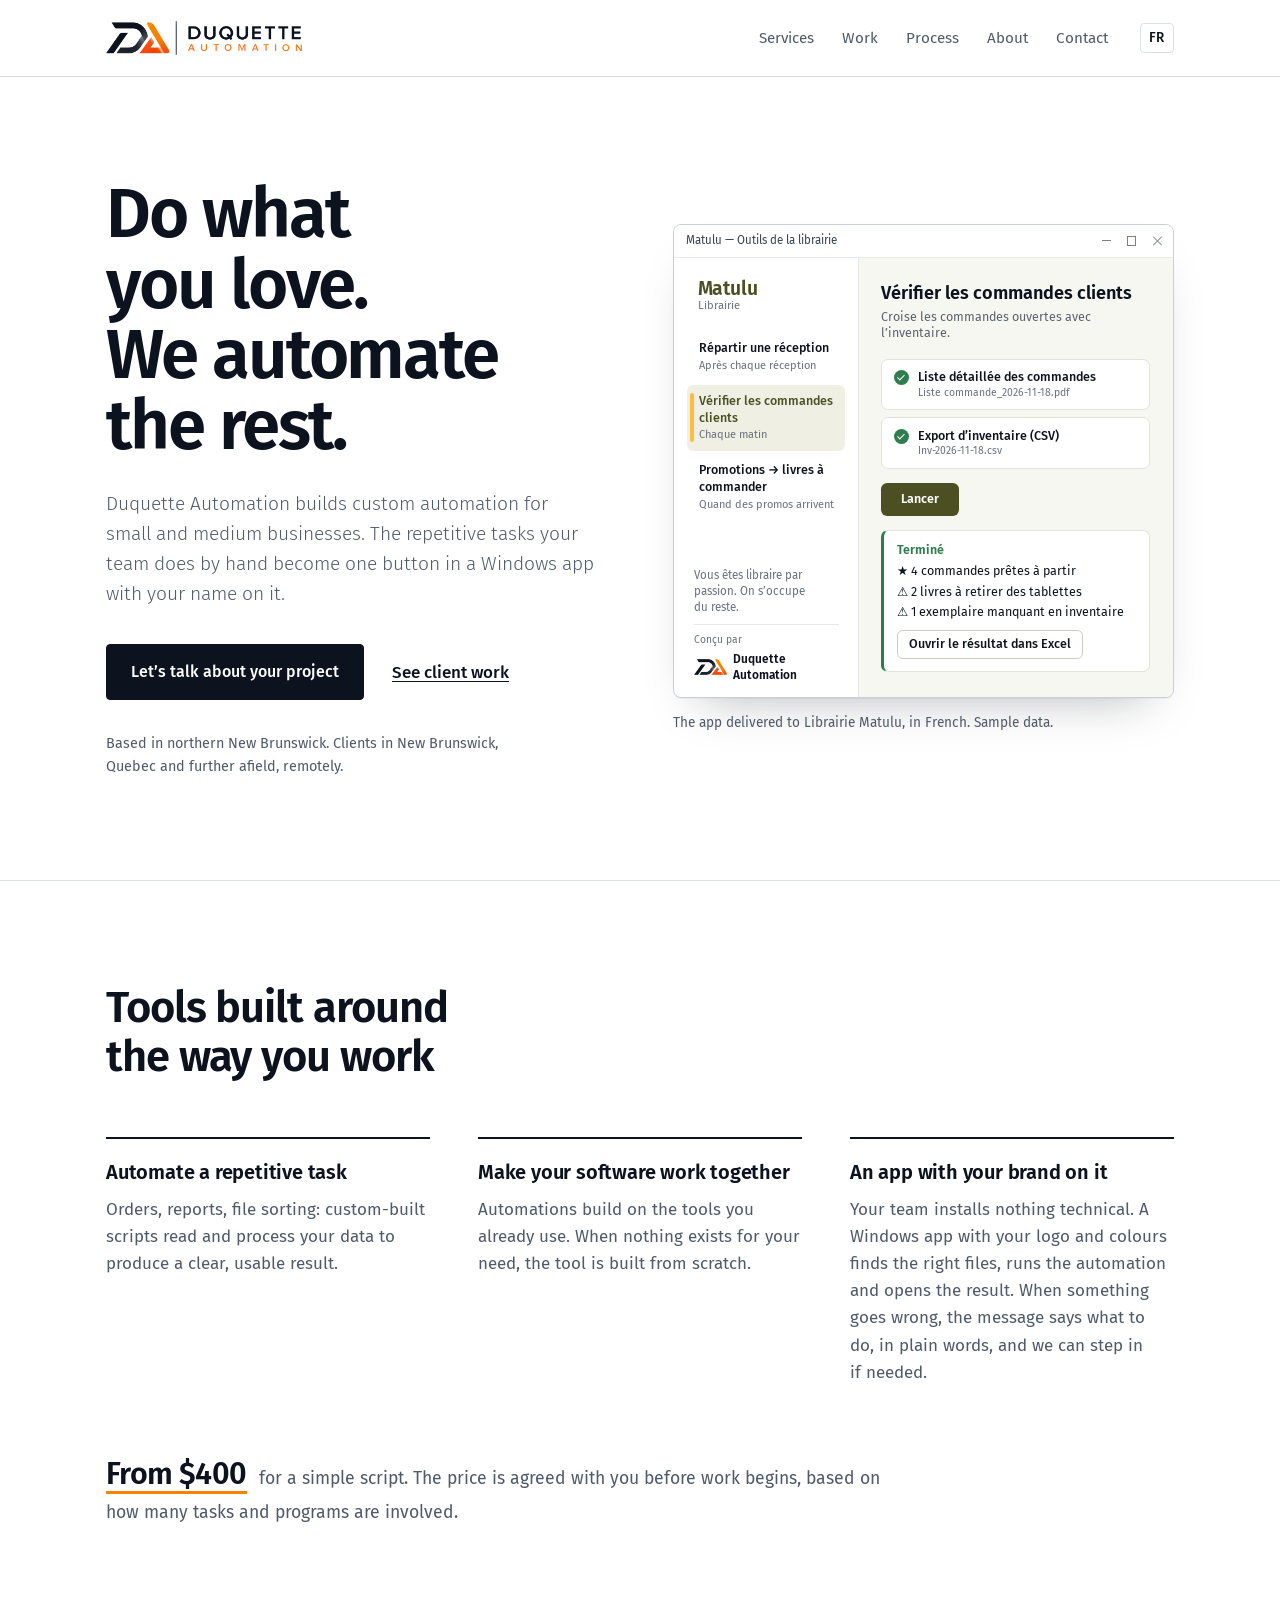
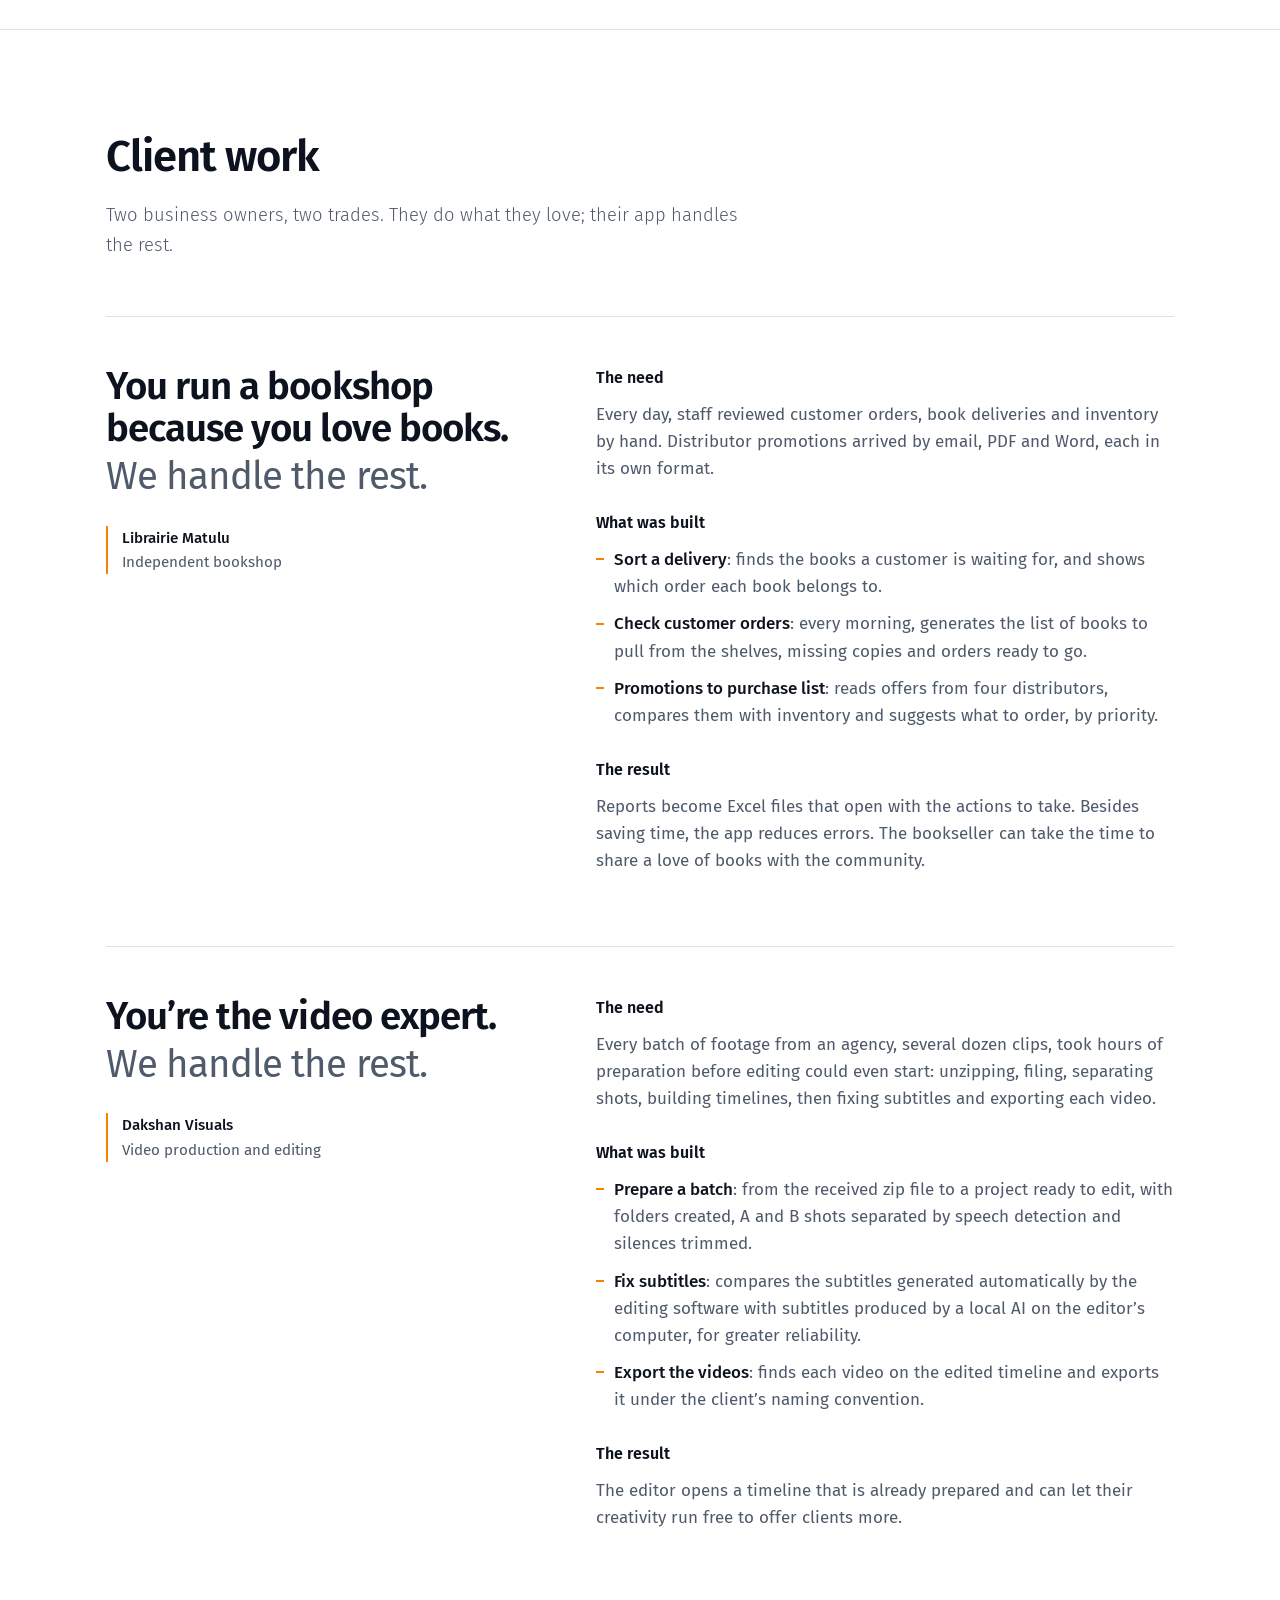
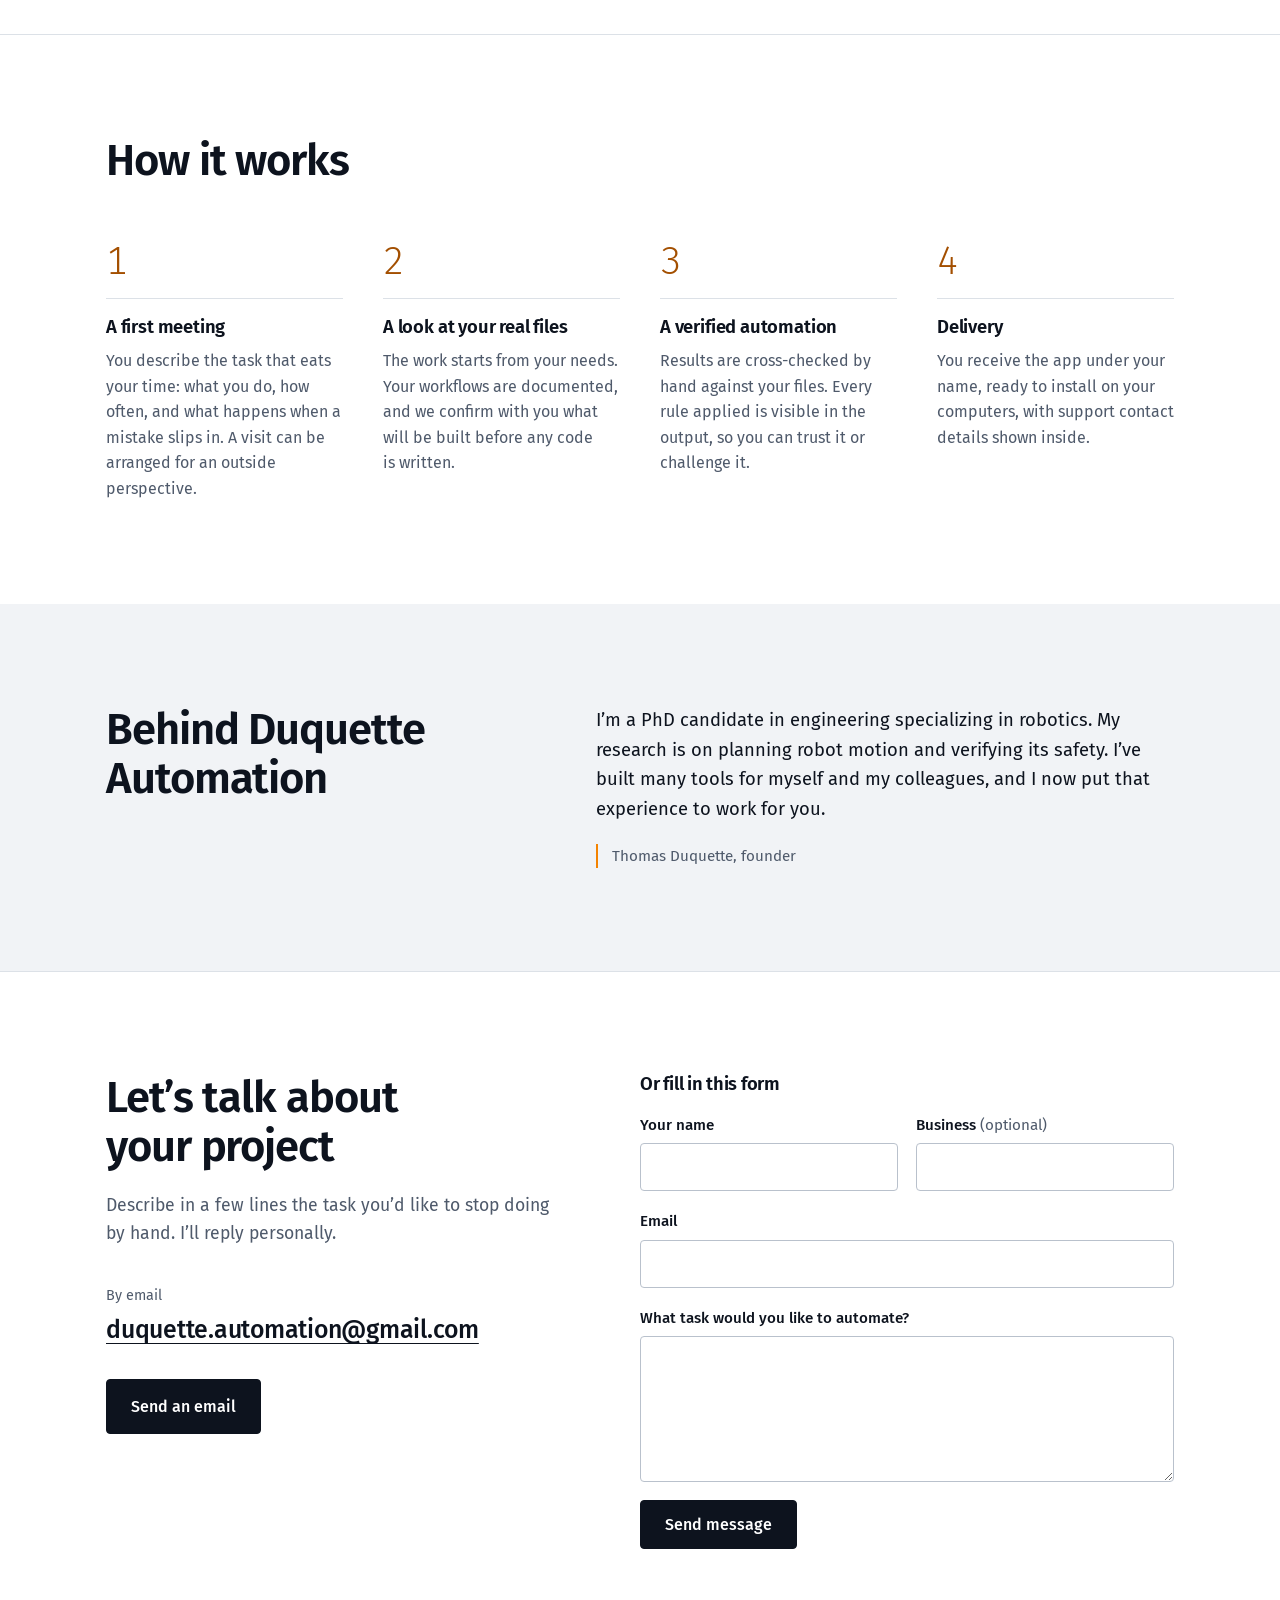
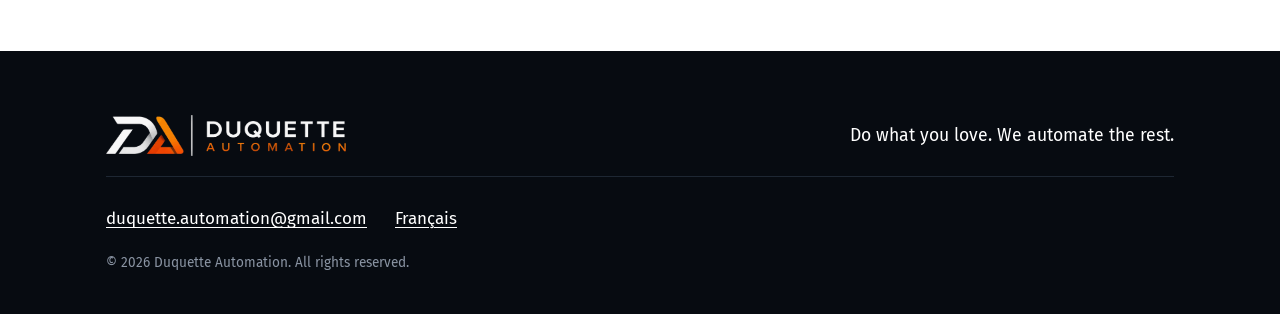
==== commit 3ba5729e: "Review comments" ====
--- a/en/index.html
+++ b/en/index.html
@@ -90,23 +90,23 @@
 <section class="section" id="services" aria-labelledby="t-services">
   <div class="cadre">
     <h2 id="t-services">Tools built around the way you work</h2>
-    <ul class="services"><li><h3>Automate a repetitive task</h3><p>Reconciliations, orders, reports, filing: a script reads the exports from your software (CSV, Excel, PDF, emails, Word) and produces a clear Excel result that starts with what needs doing.</p></li><li><h3>Make your software work together</h3><p>Automations build on the tools you already use, such as your management software or DaVinci Resolve. When nothing exists for your need, the tool is built from scratch.</p></li><li><h3>An app with your brand on it</h3><p>Your team installs nothing technical. A Windows app with your logo and colours finds the right files, runs the automation and opens the result. When something goes wrong, the message says what to do, in plain words.</p></li></ul>
-    <p class="prix"><strong>From $400</strong> for a simple automation. The price is agreed with you before work begins, based on how many tasks and programs are involved.</p>
+    <ul class="services"><li><h3>Automate a repetitive task</h3><p>Orders, reports, file sorting: custom-built scripts read and process your data to produce a clear, usable result.</p></li><li><h3>Make your software work together</h3><p>Automations build on the tools you already use. When nothing exists for your need, the tool is built from scratch.</p></li><li><h3>An app with your brand on it</h3><p>Your team installs nothing technical. A Windows app with your logo and colours finds the right files, runs the automation and opens the result. When something goes wrong, the message says what to do, in plain words, and we can step in if needed.</p></li></ul>
+    <p class="prix"><strong>From $400</strong> for a simple script. The price is agreed with you before work begins, based on how many tasks and programs are involved.</p>
   </div>
 </section>
 <section class="section" id="realisations" aria-labelledby="t-realisations">
   <div class="cadre">
     <h2 id="t-realisations">Client work</h2>
-    <p class="intro">Two businesses, two trades. They do what they love; their app handles the rest.</p>
+    <p class="intro">Two business owners, two trades. They do what they love; their app handles the rest.</p>
     <article class="cas" id="cas-matulu">
       <div class="cas-tete">
         <h3><span>You run a bookshop because you love books.</span><span>We handle the rest.</span></h3>
         <p class="cas-client"><strong>Librairie Matulu</strong><br>Independent bookshop</p>
       </div>
       <dl class="cas-detail">
-        <dt>The need</dt><dd>Every day, staff cross-checked customer orders, book deliveries and the inventory in their Vilivre software by hand. Distributor promotions arrived on top of that by email, PDF and Word, each in its own format.</dd>
-        <dt>What was built</dt><dd><ul><li><strong>Sort a delivery</strong>: finds books shelved for sale while a customer is waiting for them, and shows which order each received book belongs to.</li><li><strong>Check customer orders</strong>: every morning, the books to pull from the shelves, missing copies and orders ready to go.</li><li><strong>Promotions to purchase list</strong>: reads offers from four distributors, compares them with inventory and suggests what to order, by priority.</li></ul></dd>
-        <dt>The result</dt><dd>Vilivre’s reports become Excel files that open with the actions to take. The app also keeps count of the time saved and the errors it has caught.</dd>
+        <dt>The need</dt><dd>Every day, staff reviewed customer orders, book deliveries and inventory by hand. Distributor promotions arrived by email, PDF and Word, each in its own format.</dd>
+        <dt>What was built</dt><dd><ul><li><strong>Sort a delivery</strong>: finds the books a customer is waiting for, and shows which order each book belongs to.</li><li><strong>Check customer orders</strong>: every morning, generates the list of books to pull from the shelves, missing copies and orders ready to go.</li><li><strong>Promotions to purchase list</strong>: reads offers from four distributors, compares them with inventory and suggests what to order, by priority.</li></ul></dd>
+        <dt>The result</dt><dd>Reports become Excel files that open with the actions to take. Besides saving time, the app reduces errors. The bookseller can take the time to share a love of books with the community.</dd>
       </dl>
     </article><article class="cas" id="cas-dakshan">
       <div class="cas-tete">
@@ -114,9 +114,9 @@
         <p class="cas-client"><strong>Dakshan Visuals</strong><br>Video production and editing</p>
       </div>
       <dl class="cas-detail">
-        <dt>The need</dt><dd>Every batch of footage from an agency, dozens of clips for nine videos, took hours of preparation before editing could even start: unzipping, filing, separating shots, building timelines, then fixing subtitles and exporting each video.</dd>
-        <dt>What was built</dt><dd><ul><li><strong>Prepare a batch</strong>: from the received zip file to a DaVinci Resolve project ready to edit: folders created, A and B shots separated by speech detection, silences trimmed.</li><li><strong>Fix subtitles</strong>: compares generated subtitles with the script and a glossary of names and regional words, then places a marker on every doubtful passage.</li><li><strong>Export the videos</strong>: finds each video on the edited timeline and exports it under the client’s naming convention, never overwriting a version.</li></ul></dd>
-        <dt>The result</dt><dd>The editor opens a timeline that is already prepared and only reviews the flagged subtitles. Everything runs on the editing workstation: no subscription, no footage sent anywhere.</dd>
+        <dt>The need</dt><dd>Every batch of footage from an agency, several dozen clips, took hours of preparation before editing could even start: unzipping, filing, separating shots, building timelines, then fixing subtitles and exporting each video.</dd>
+        <dt>What was built</dt><dd><ul><li><strong>Prepare a batch</strong>: from the received zip file to a project ready to edit, with folders created, A and B shots separated by speech detection and silences trimmed.</li><li><strong>Fix subtitles</strong>: compares the subtitles generated automatically by the editing software with subtitles produced by a local AI on the editor’s computer, for greater reliability.</li><li><strong>Export the videos</strong>: finds each video on the edited timeline and exports it under the client’s naming convention.</li></ul></dd>
+        <dt>The result</dt><dd>The editor opens a timeline that is already prepared and can let their creativity run free to offer clients more.</dd>
       </dl>
     </article>
   </div>
@@ -124,13 +124,13 @@
 <section class="section" id="demarche" aria-labelledby="t-demarche">
   <div class="cadre">
     <h2 id="t-demarche">How it works</h2>
-    <ol class="etapes"><li><h3>A first call</h3><p>You describe the task that eats your time: what you do, how often, and what happens when a mistake slips in.</p></li><li><h3>A look at your real files</h3><p>The work starts from your actual exports. Hidden rules, like exceptions or misleading columns, are identified and confirmed with you before any code is written.</p></li><li><h3>A verified automation</h3><p>Results are cross-checked by hand against your files. Every rule applied is visible in the output, so you can trust it or challenge it.</p></li><li><h3>Delivery</h3><p>You receive the app under your name, ready to install on your computers, with support contact details shown inside.</p></li></ol>
+    <ol class="etapes"><li><h3>A first meeting</h3><p>You describe the task that eats your time: what you do, how often, and what happens when a mistake slips in. A visit can be arranged for an outside perspective.</p></li><li><h3>A look at your real files</h3><p>The work starts from your needs. Your workflows are documented, and we confirm with you what will be built before any code is written.</p></li><li><h3>A verified automation</h3><p>Results are cross-checked by hand against your files. Every rule applied is visible in the output, so you can trust it or challenge it.</p></li><li><h3>Delivery</h3><p>You receive the app under your name, ready to install on your computers, with support contact details shown inside.</p></li></ol>
   </div>
 </section>
 <section class="section apropos" id="a-propos" aria-labelledby="t-apropos">
   <div class="cadre apropos-grille">
     <h2 id="t-apropos">Behind Duquette Automation</h2>
-    <div class="apropos-texte"><p>I’m Thomas Duquette, a PhD candidate in engineering specializing in robotics. My research is on planning robot motion and verifying its safety: proving that a trajectory stays within its limits, rather than assuming it does.</p><p>I hold your automations to the same standard. A rule that hasn’t been checked against your data doesn’t make it into your app.</p><p class="signature">Thomas Duquette, founder</p></div>
+    <div class="apropos-texte"><p>I’m a PhD candidate in engineering specializing in robotics. My research is on planning robot motion and verifying its safety. I’ve built many tools for myself and my colleagues, and I now put that experience to work for you.</p><p class="signature">Thomas Duquette, founder</p></div>
   </div>
 </section>
 
